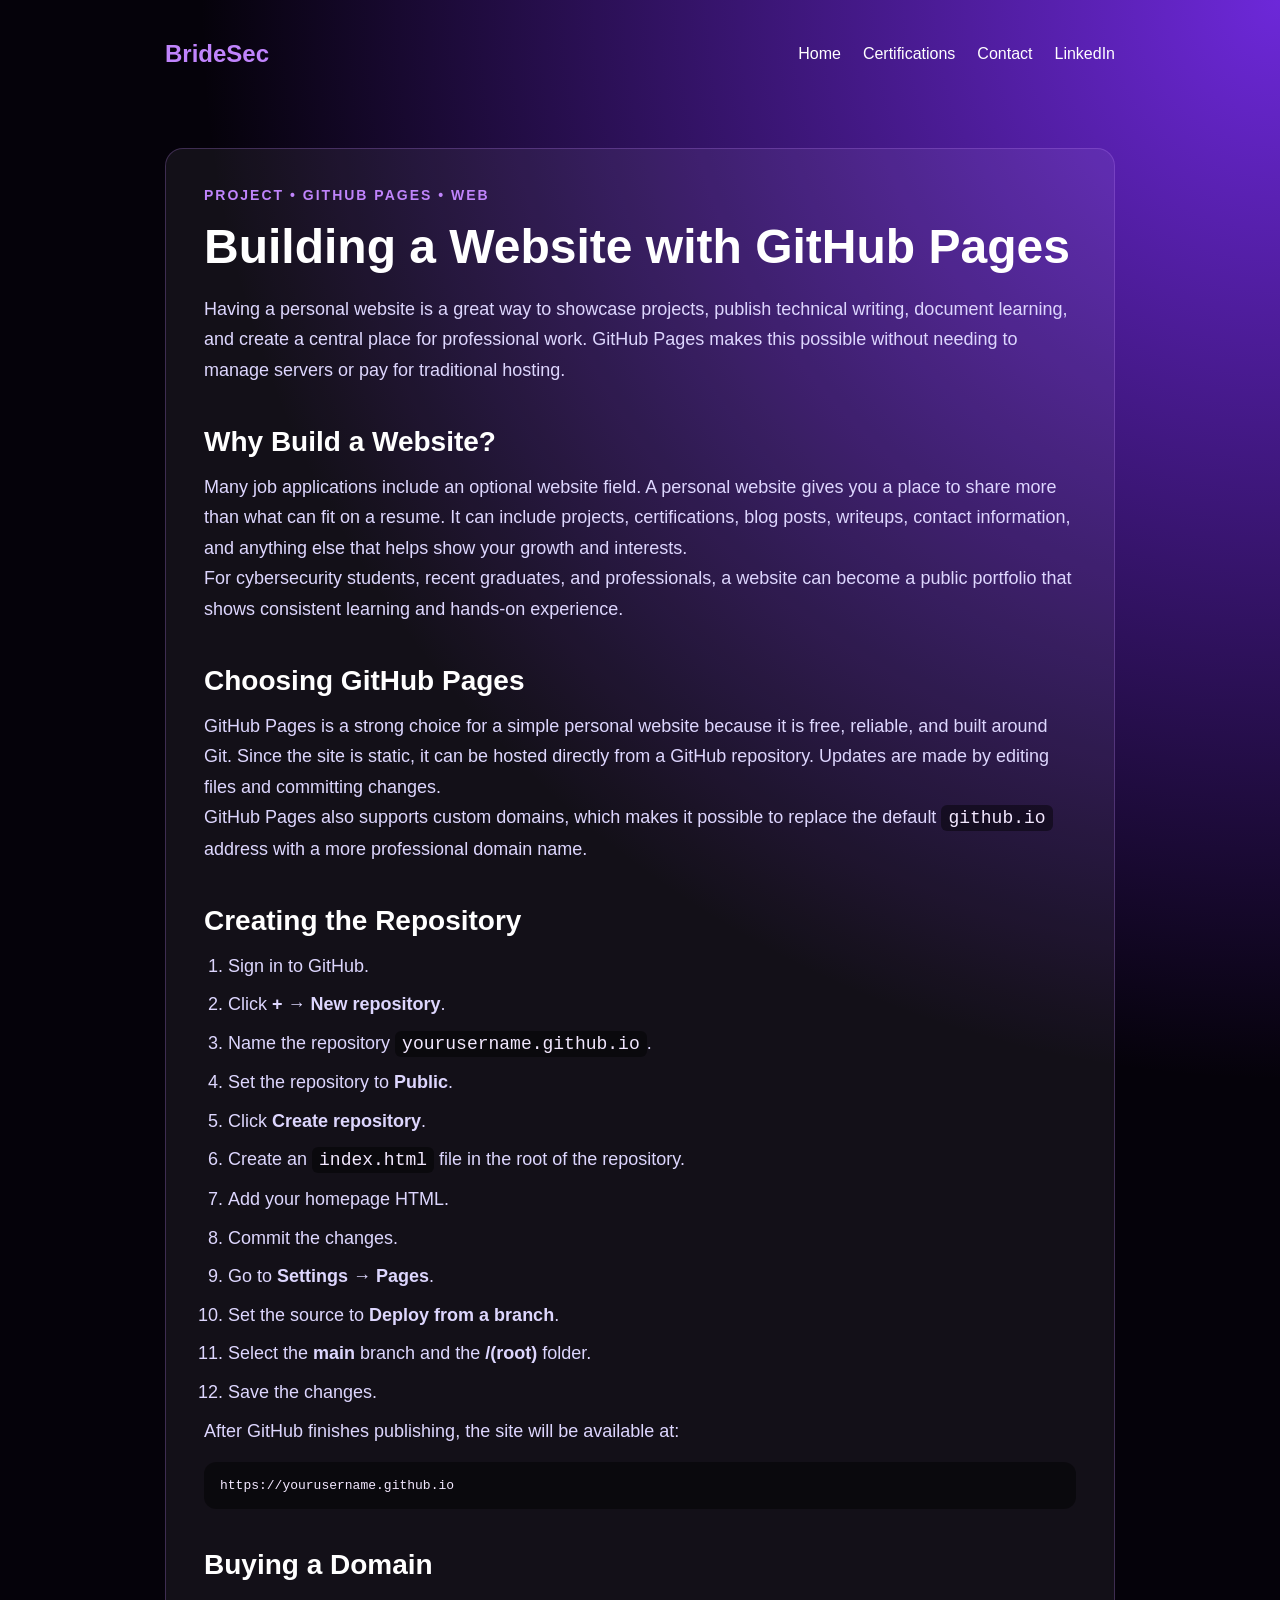
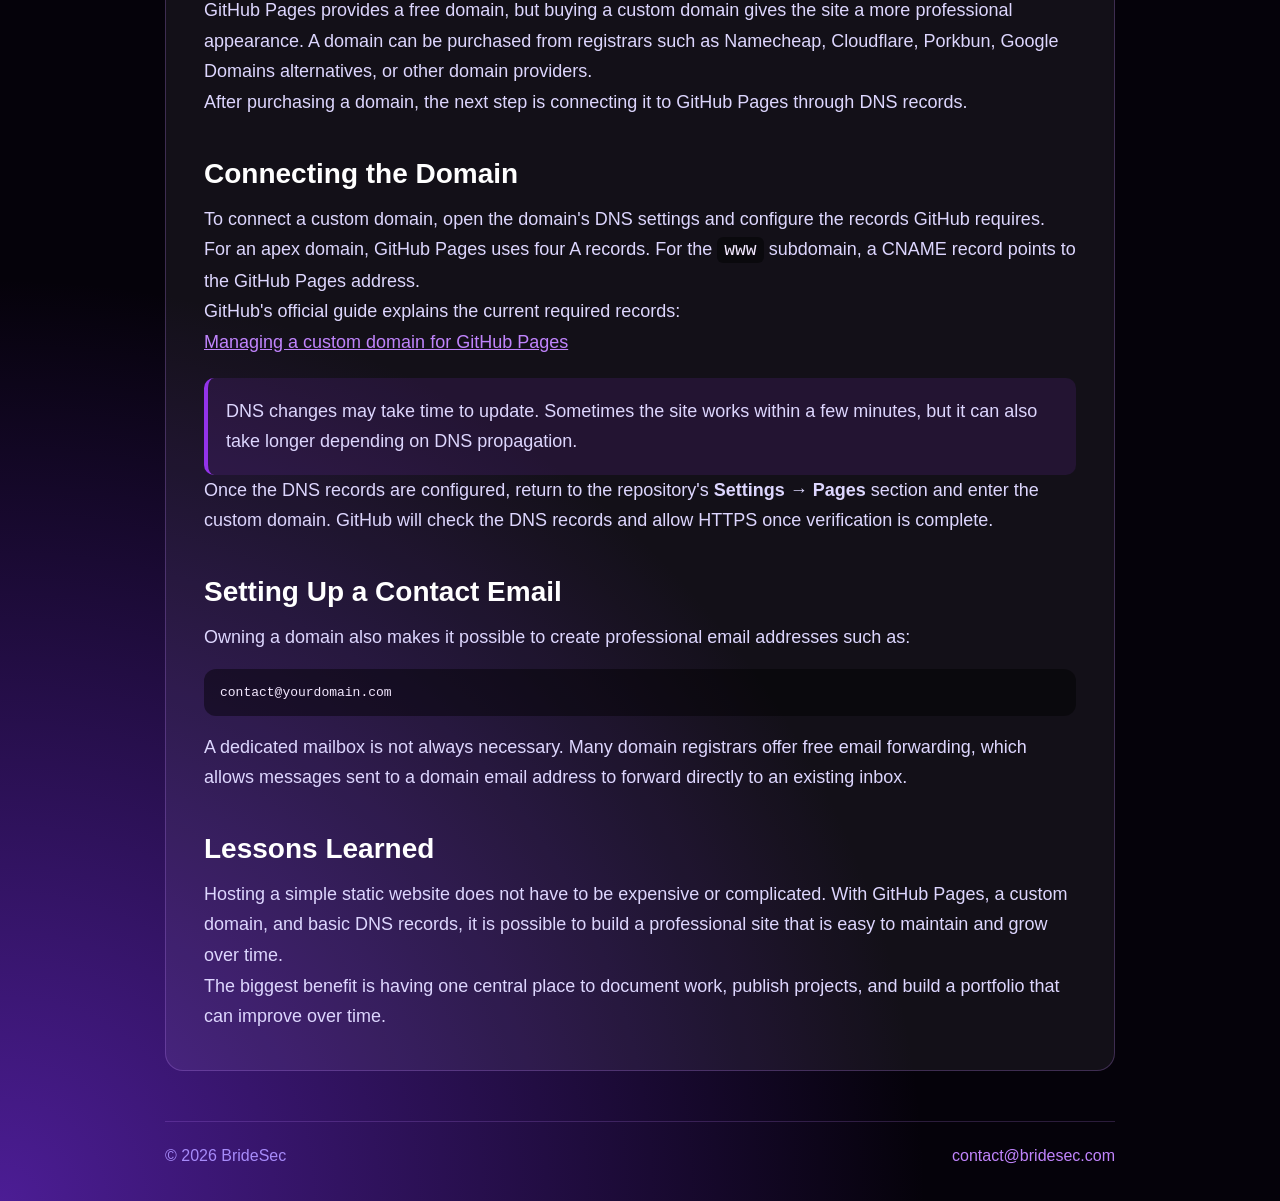
==== Projects/BuildingWebPage.html @ db1cc1e9 "Create BuildingWebPage.html" ====
<!DOCTYPE html>
<html lang="en">
<head>
<meta charset="UTF-8">
<meta name="viewport" content="width=device-width, initial-scale=1.0">

<title>Building a Website with GitHub Pages | BrideSec</title>

<style>
*{
    margin:0;
    padding:0;
    box-sizing:border-box;
}

html{
    scroll-behavior:smooth;
}

body{
    font-family:Arial,Helvetica,sans-serif;
    background:#05020a;
    color:white;
}

.page{
    min-height:100vh;
    padding:40px;
    background:
        radial-gradient(circle at top right,#6d28d9,transparent 35%),
        radial-gradient(circle at bottom left,#4c1d95,transparent 30%),
        #05020a;
}

nav{
    max-width:950px;
    margin:auto;
    display:flex;
    justify-content:space-between;
    align-items:center;
}

.logo{
    color:#c084fc;
    font-size:24px;
    font-weight:bold;
    text-decoration:none;
}

.nav-links{
    display:flex;
    gap:22px;
}

.nav-links a{
    color:white;
    text-decoration:none;
    transition:.2s;
}

.nav-links a:hover{
    color:#c084fc;
}

.article{
    max-width:950px;
    margin:80px auto 40px;
    background:rgba(255,255,255,.06);
    border:1px solid rgba(192,132,252,.25);
    border-radius:18px;
    padding:38px;
}

.tag{
    color:#c084fc;
    font-weight:bold;
    letter-spacing:2px;
    font-size:14px;
    margin-bottom:18px;
}

h1{
    font-size:48px;
    line-height:1.1;
    margin-bottom:20px;
}

h2{
    margin-top:40px;
    margin-bottom:14px;
    font-size:28px;
}

p,
li{
    color:#ddd6fe;
    font-size:18px;
    line-height:1.7;
}

ul,
ol{
    margin-left:24px;
    margin-top:12px;
}

li{
    margin-bottom:8px;
}

a{
    color:#c084fc;
}

code{
    background:rgba(0,0,0,.45);
    color:#f3e8ff;
    padding:3px 7px;
    border-radius:6px;
}

pre{
    background:rgba(0,0,0,.45);
    color:#f3e8ff;
    padding:16px;
    border-radius:12px;
    overflow-x:auto;
    margin:16px 0;
}

.note-box{
    margin-top:20px;
    padding:18px;
    border-left:4px solid #9333ea;
    background:rgba(147,51,234,.12);
    border-radius:10px;
}

footer{
    max-width:950px;
    margin:50px auto 0;
    padding-top:25px;
    border-top:1px solid rgba(192,132,252,.2);
    display:flex;
    justify-content:space-between;
    color:#a78bfa;
}

footer a{
    color:#c084fc;
    text-decoration:none;
}

footer a:hover{
    text-decoration:underline;
}

@media(max-width:800px){
    .page{
        padding:25px;
    }

    .article{
        padding:26px;
        margin-top:50px;
    }

    h1{
        font-size:36px;
    }

    h2{
        font-size:24px;
    }

    .nav-links{
        display:none;
    }

    footer{
        flex-direction:column;
        gap:12px;
        text-align:center;
    }
}
</style>
</head>

<body>

<div class="page">

<nav>
    <a class="logo" href="/">BrideSec</a>

    <div class="nav-links">
        <a href="/">Home</a>
        <a href="/#certifications">Certifications</a>
        <a href="/#contact">Contact</a>
        <a href="https://www.linkedin.com/in/tyler-jw-mcbride/" target="_blank">LinkedIn</a>
    </div>
</nav>

<article class="article">

<div class="tag">PROJECT • GITHUB PAGES • WEB</div>

<h1>Building a Website with GitHub Pages</h1>

<p>
Having a personal website is a great way to showcase projects, publish technical writing,
document learning, and create a central place for professional work. GitHub Pages makes this
possible without needing to manage servers or pay for traditional hosting.
</p>

<h2>Why Build a Website?</h2>

<p>
Many job applications include an optional website field. A personal website gives you a place
to share more than what can fit on a resume. It can include projects, certifications, blog posts,
writeups, contact information, and anything else that helps show your growth and interests.
</p>

<p>
For cybersecurity students, recent graduates, and professionals, a website can become a public
portfolio that shows consistent learning and hands-on experience.
</p>

<h2>Choosing GitHub Pages</h2>

<p>
GitHub Pages is a strong choice for a simple personal website because it is free, reliable,
and built around Git. Since the site is static, it can be hosted directly from a GitHub repository.
Updates are made by editing files and committing changes.
</p>

<p>
GitHub Pages also supports custom domains, which makes it possible to replace the default
<code>github.io</code> address with a more professional domain name.
</p>

<h2>Creating the Repository</h2>

<ol>
    <li>Sign in to GitHub.</li>
    <li>Click <strong>+ → New repository</strong>.</li>
    <li>Name the repository <code>yourusername.github.io</code>.</li>
    <li>Set the repository to <strong>Public</strong>.</li>
    <li>Click <strong>Create repository</strong>.</li>
    <li>Create an <code>index.html</code> file in the root of the repository.</li>
    <li>Add your homepage HTML.</li>
    <li>Commit the changes.</li>
    <li>Go to <strong>Settings → Pages</strong>.</li>
    <li>Set the source to <strong>Deploy from a branch</strong>.</li>
    <li>Select the <strong>main</strong> branch and the <strong>/(root)</strong> folder.</li>
    <li>Save the changes.</li>
</ol>

<p>
After GitHub finishes publishing, the site will be available at:
</p>

<pre>https://yourusername.github.io</pre>

<h2>Buying a Domain</h2>

<p>
GitHub Pages provides a free domain, but buying a custom domain gives the site a more
professional appearance. A domain can be purchased from registrars such as Namecheap,
Cloudflare, Porkbun, Google Domains alternatives, or other domain providers.
</p>

<p>
After purchasing a domain, the next step is connecting it to GitHub Pages through DNS records.
</p>

<h2>Connecting the Domain</h2>

<p>
To connect a custom domain, open the domain's DNS settings and configure the records GitHub
requires. For an apex domain, GitHub Pages uses four A records. For the <code>www</code> subdomain,
a CNAME record points to the GitHub Pages address.
</p>

<p>
GitHub's official guide explains the current required records:
</p>

<p>
<a href="https://docs.github.com/en/pages/configuring-a-custom-domain-for-your-github-pages-site/managing-a-custom-domain-for-your-github-pages-site" target="_blank">
Managing a custom domain for GitHub Pages
</a>
</p>

<div class="note-box">
<p>
DNS changes may take time to update. Sometimes the site works within a few minutes,
but it can also take longer depending on DNS propagation.
</p>
</div>

<p>
Once the DNS records are configured, return to the repository's <strong>Settings → Pages</strong>
section and enter the custom domain. GitHub will check the DNS records and allow HTTPS once
verification is complete.
</p>

<h2>Setting Up a Contact Email</h2>

<p>
Owning a domain also makes it possible to create professional email addresses such as:
</p>

<pre>contact@yourdomain.com</pre>

<p>
A dedicated mailbox is not always necessary. Many domain registrars offer free email forwarding,
which allows messages sent to a domain email address to forward directly to an existing inbox.
</p>

<h2>Lessons Learned</h2>

<p>
Hosting a simple static website does not have to be expensive or complicated. With GitHub Pages,
a custom domain, and basic DNS records, it is possible to build a professional site that is easy to
maintain and grow over time.
</p>

<p>
The biggest benefit is having one central place to document work, publish projects, and build a
portfolio that can improve over time.
</p>

</article>

<footer id="contact">
    <div>© 2026 BrideSec</div>
    <div>
        <a href="mailto:contact@bridesec.com">contact@bridesec.com</a>
    </div>
</footer>

</div>

</body>
</html>
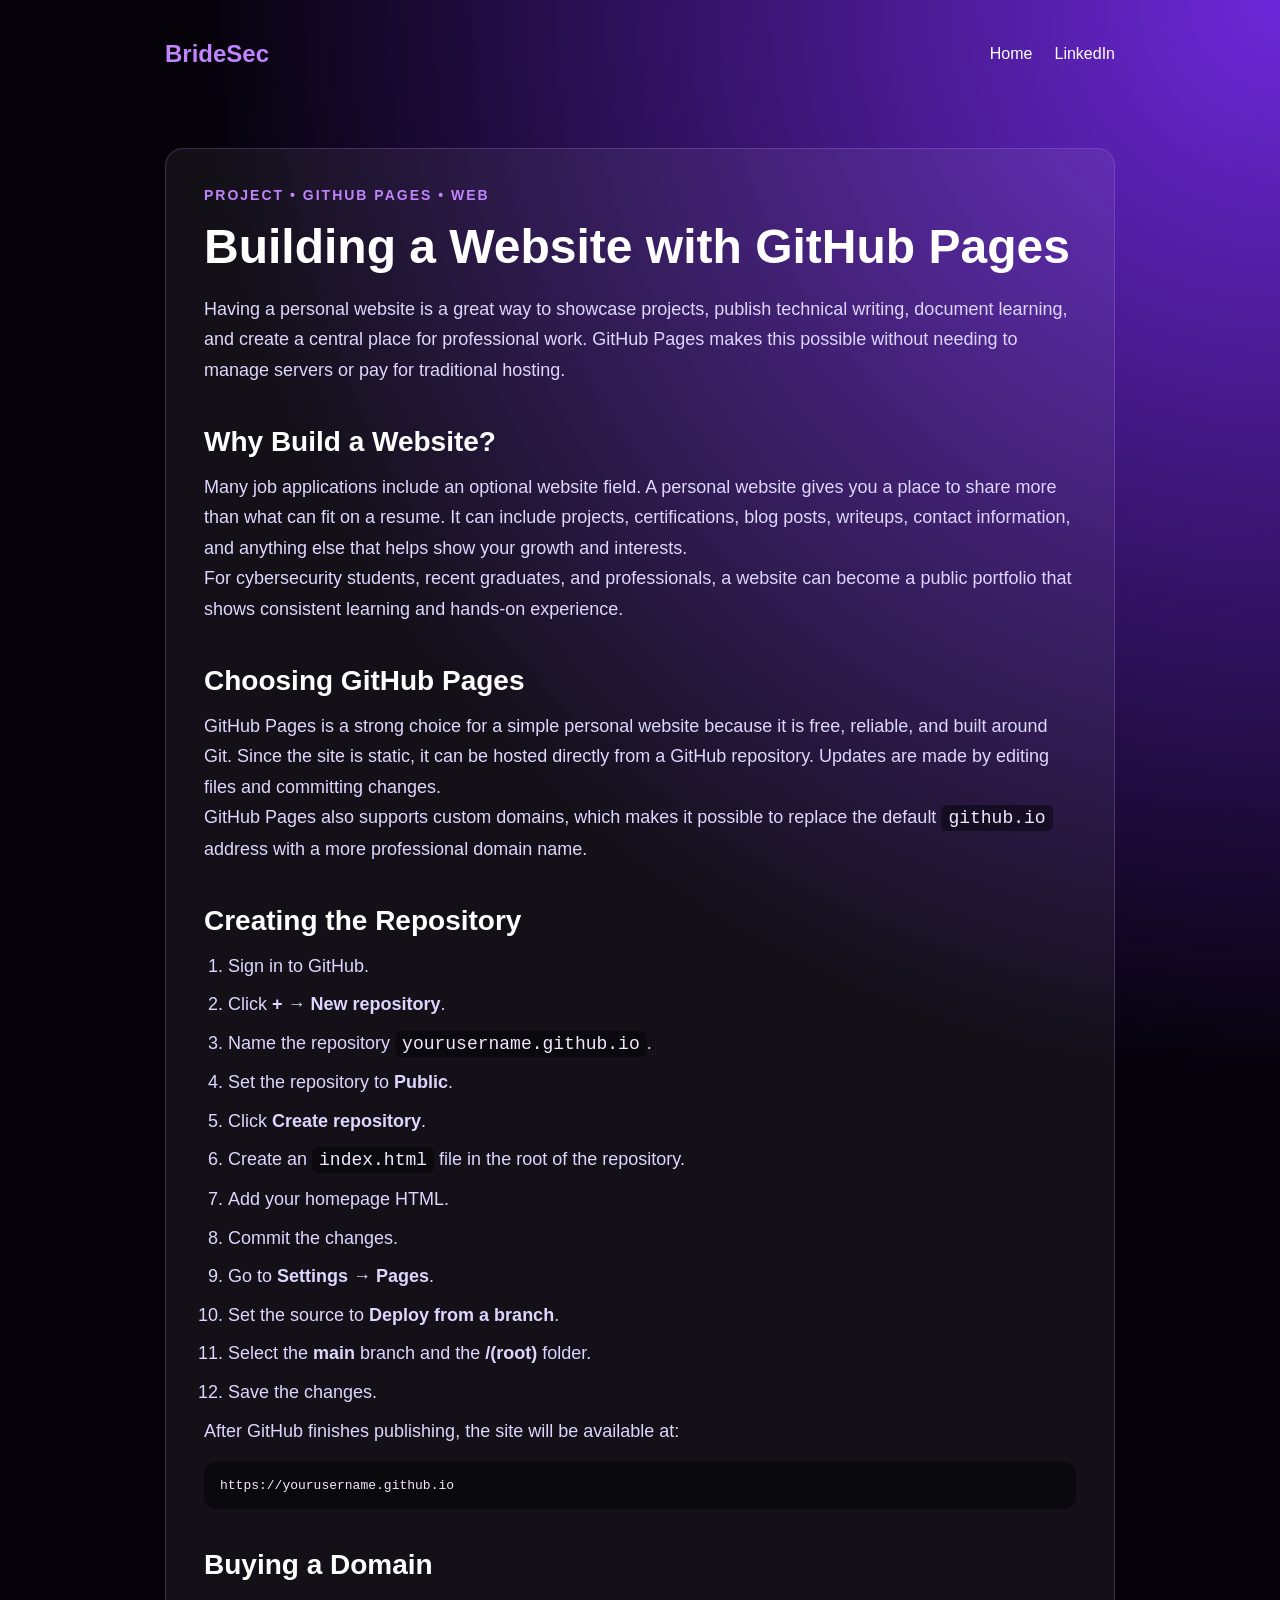
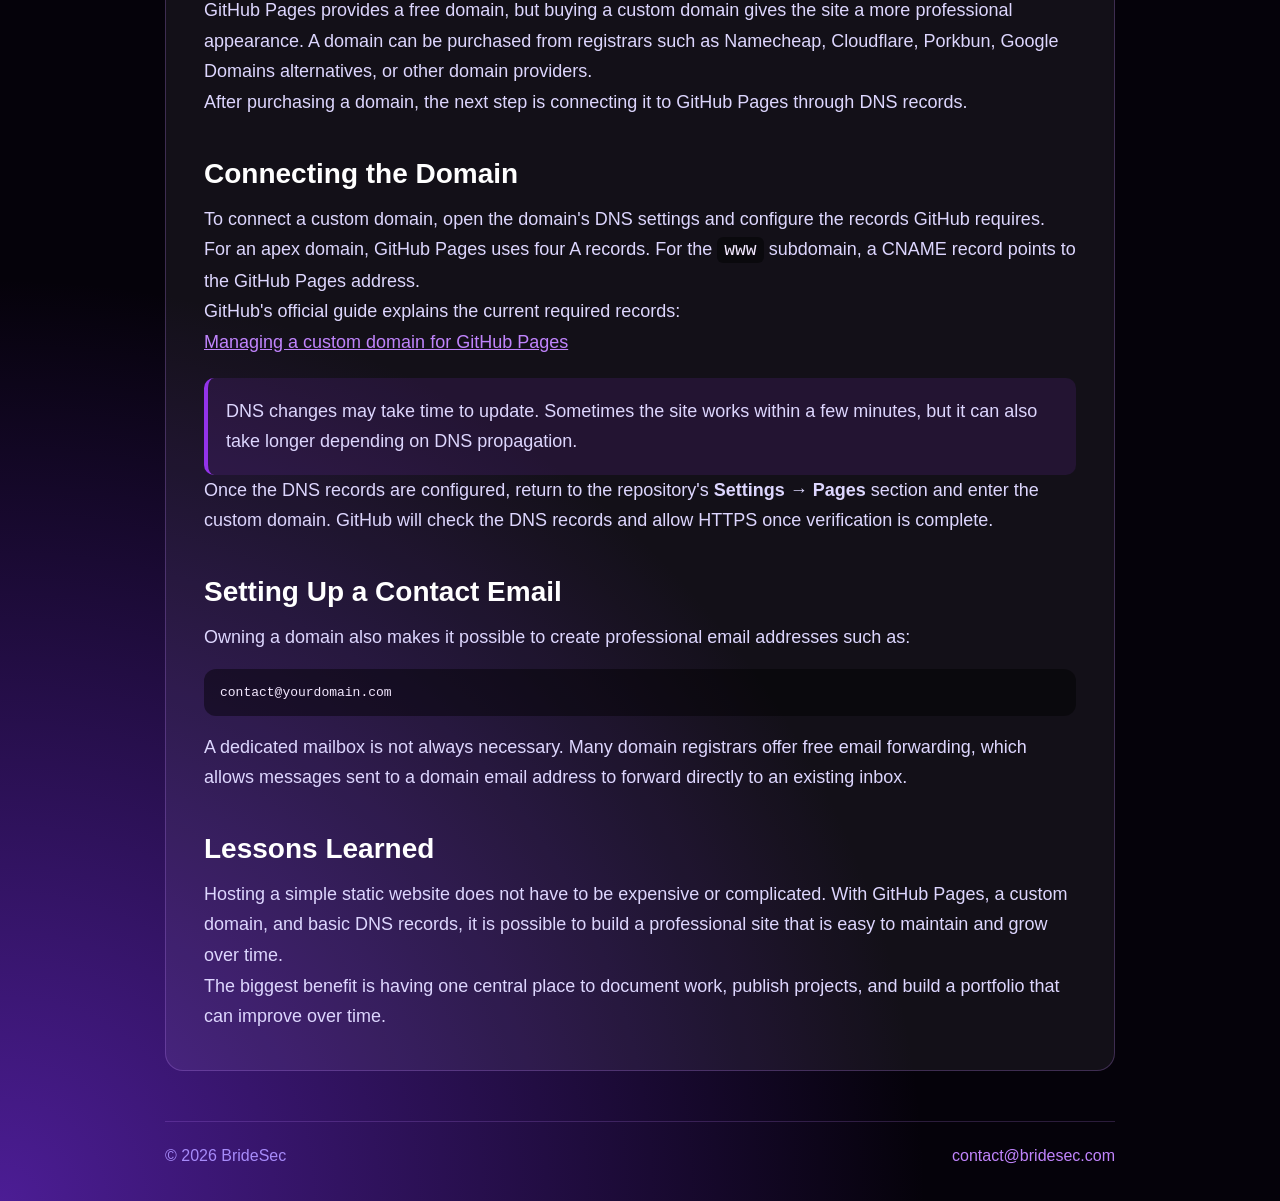
==== commit c17d6d73: "Update BuildingWebPage.html" ====
--- a/Projects/BuildingWebPage.html
+++ b/Projects/BuildingWebPage.html
@@ -195,8 +195,6 @@
 
     <div class="nav-links">
         <a href="/">Home</a>
-        <a href="/#certifications">Certifications</a>
-        <a href="/#contact">Contact</a>
         <a href="https://www.linkedin.com/in/tyler-jw-mcbride/" target="_blank">LinkedIn</a>
     </div>
 </nav>
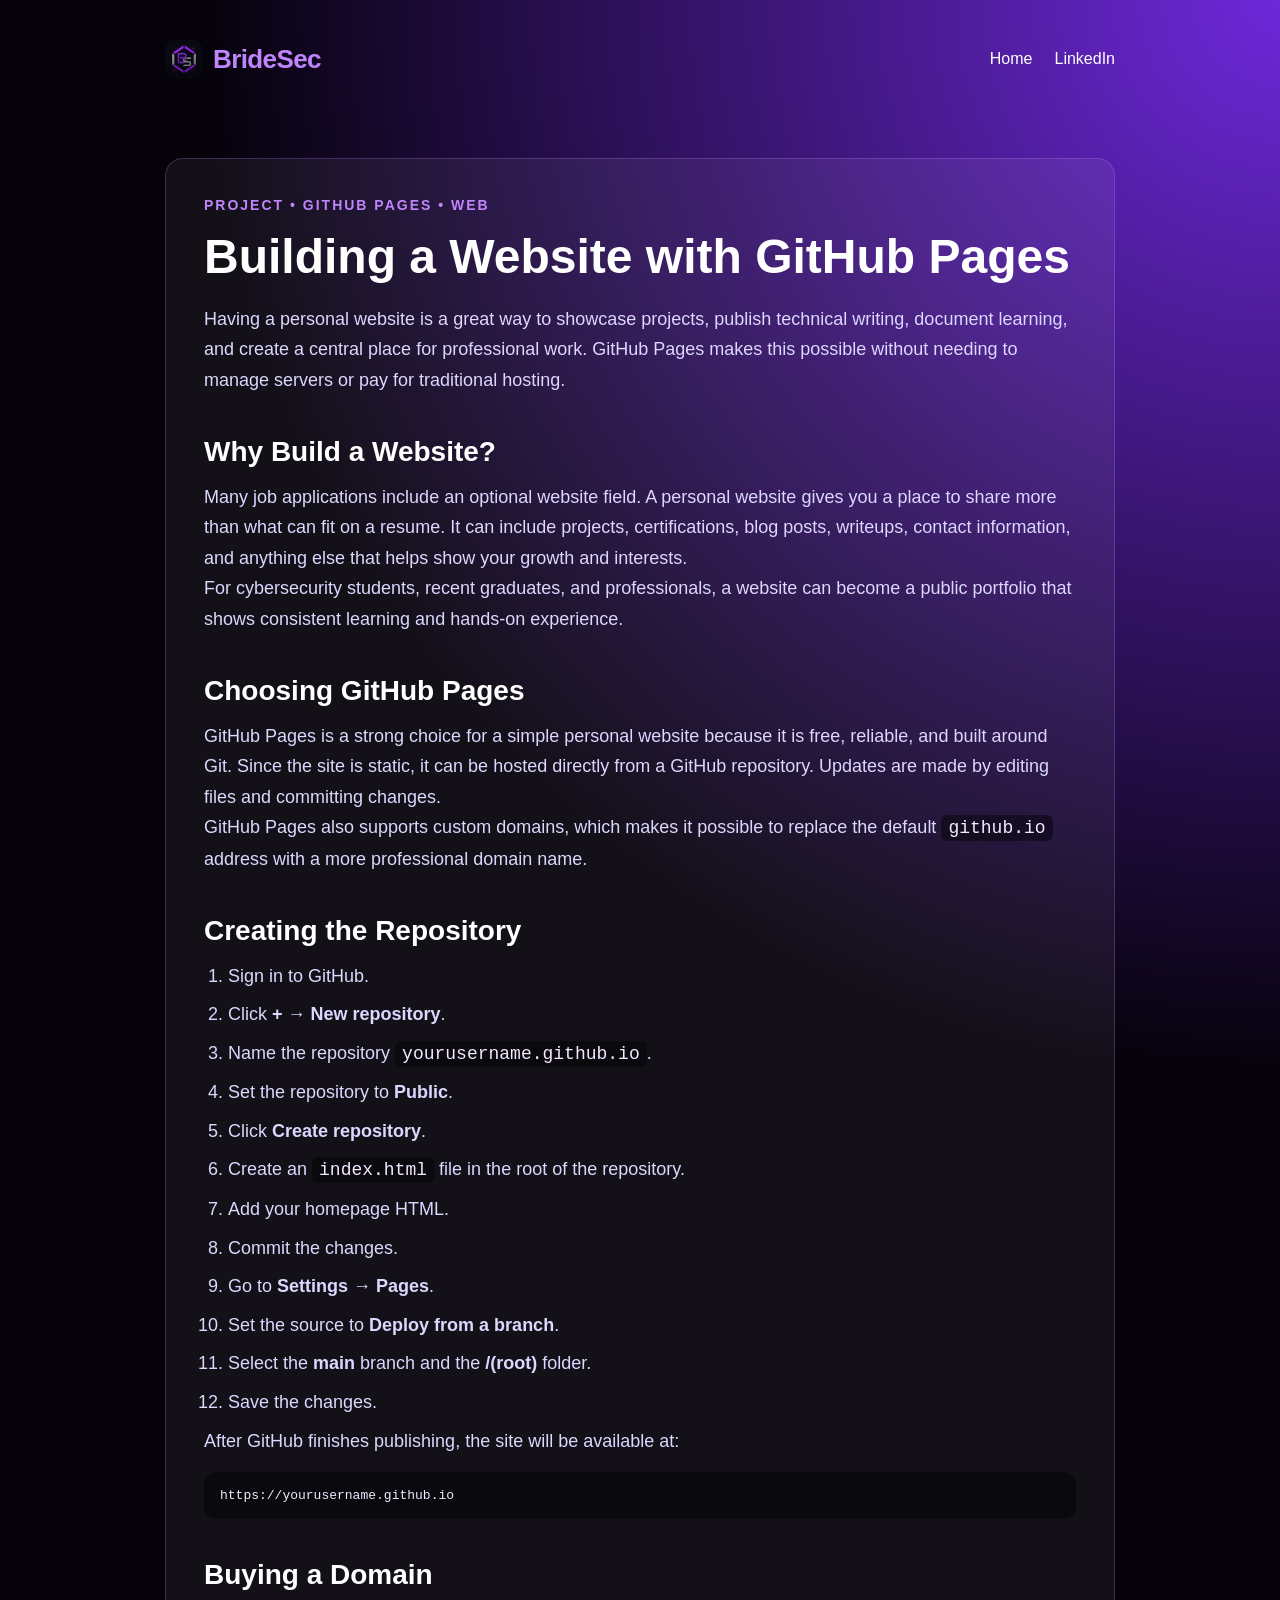
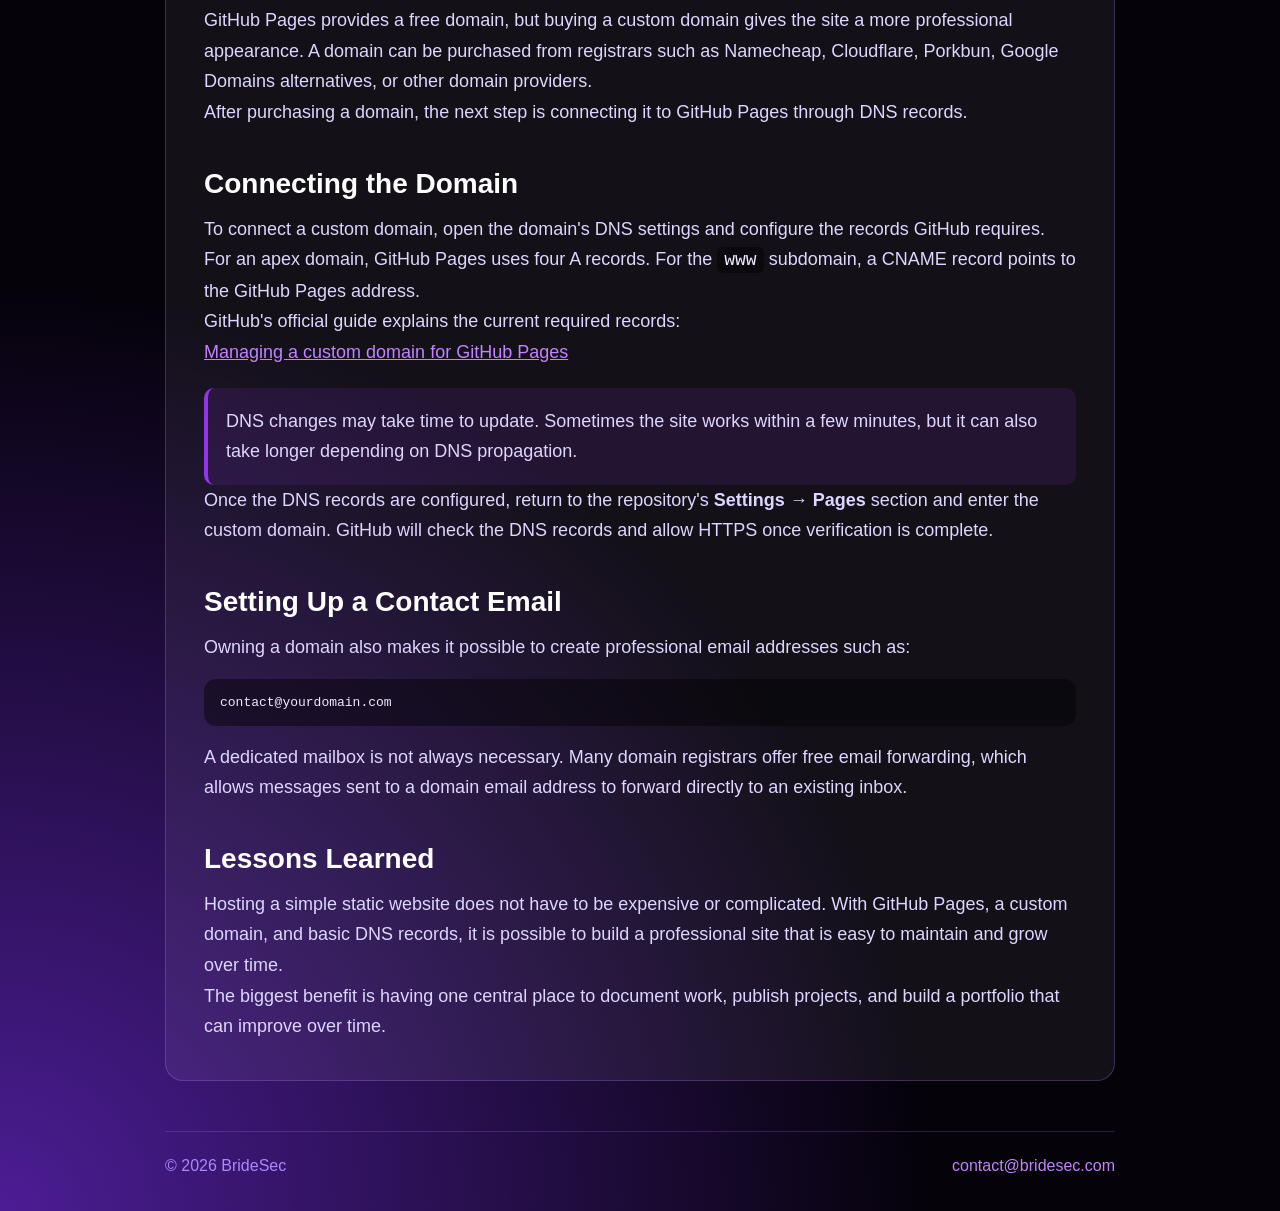
==== commit e950f6d1: "updates" ====
--- a/Projects/BuildingWebPage.html
+++ b/Projects/BuildingWebPage.html
@@ -3,195 +3,22 @@
 <head>
 <meta charset="UTF-8">
 <meta name="viewport" content="width=device-width, initial-scale=1.0">
-
+<link rel="icon" href="/favicon.ico" sizes="any">
+<link rel="icon" type="image/png" sizes="48x48" href="/favicon-48x48.png">
 <title>Building a Website with GitHub Pages | BrideSec</title>
 
-<style>
-*{
-    margin:0;
-    padding:0;
-    box-sizing:border-box;
-}
-
-html{
-    scroll-behavior:smooth;
-}
-
-body{
-    font-family:Arial,Helvetica,sans-serif;
-    background:#05020a;
-    color:white;
-}
-
-.page{
-    min-height:100vh;
-    padding:40px;
-    background:
-        radial-gradient(circle at top right,#6d28d9,transparent 35%),
-        radial-gradient(circle at bottom left,#4c1d95,transparent 30%),
-        #05020a;
-}
-
-nav{
-    max-width:950px;
-    margin:auto;
-    display:flex;
-    justify-content:space-between;
-    align-items:center;
-}
-
-.logo{
-    color:#c084fc;
-    font-size:24px;
-    font-weight:bold;
-    text-decoration:none;
-}
-
-.nav-links{
-    display:flex;
-    gap:22px;
-}
-
-.nav-links a{
-    color:white;
-    text-decoration:none;
-    transition:.2s;
-}
-
-.nav-links a:hover{
-    color:#c084fc;
-}
-
-.article{
-    max-width:950px;
-    margin:80px auto 40px;
-    background:rgba(255,255,255,.06);
-    border:1px solid rgba(192,132,252,.25);
-    border-radius:18px;
-    padding:38px;
-}
-
-.tag{
-    color:#c084fc;
-    font-weight:bold;
-    letter-spacing:2px;
-    font-size:14px;
-    margin-bottom:18px;
-}
-
-h1{
-    font-size:48px;
-    line-height:1.1;
-    margin-bottom:20px;
-}
-
-h2{
-    margin-top:40px;
-    margin-bottom:14px;
-    font-size:28px;
-}
-
-p,
-li{
-    color:#ddd6fe;
-    font-size:18px;
-    line-height:1.7;
-}
-
-ul,
-ol{
-    margin-left:24px;
-    margin-top:12px;
-}
-
-li{
-    margin-bottom:8px;
-}
-
-a{
-    color:#c084fc;
-}
-
-code{
-    background:rgba(0,0,0,.45);
-    color:#f3e8ff;
-    padding:3px 7px;
-    border-radius:6px;
-}
-
-pre{
-    background:rgba(0,0,0,.45);
-    color:#f3e8ff;
-    padding:16px;
-    border-radius:12px;
-    overflow-x:auto;
-    margin:16px 0;
-}
-
-.note-box{
-    margin-top:20px;
-    padding:18px;
-    border-left:4px solid #9333ea;
-    background:rgba(147,51,234,.12);
-    border-radius:10px;
-}
-
-footer{
-    max-width:950px;
-    margin:50px auto 0;
-    padding-top:25px;
-    border-top:1px solid rgba(192,132,252,.2);
-    display:flex;
-    justify-content:space-between;
-    color:#a78bfa;
-}
-
-footer a{
-    color:#c084fc;
-    text-decoration:none;
-}
-
-footer a:hover{
-    text-decoration:underline;
-}
-
-@media(max-width:800px){
-    .page{
-        padding:25px;
-    }
-
-    .article{
-        padding:26px;
-        margin-top:50px;
-    }
-
-    h1{
-        font-size:36px;
-    }
-
-    h2{
-        font-size:24px;
-    }
-
-    .nav-links{
-        display:none;
-    }
-
-    footer{
-        flex-direction:column;
-        gap:12px;
-        text-align:center;
-    }
-}
-</style>
+<link rel="stylesheet" href="../styles.css">
 </head>
 
-<body>
+<body class="article-page">
 
 <div class="page">
 
 <nav>
-    <a class="logo" href="/">BrideSec</a>
+    <a class="site-brand" href="../index.html" aria-label="BrideSec home">
+    <img class="site-brand-icon" src="../assets/bridesec-logo-96.png" alt="">
+    <span class="site-brand-name">BrideSec</span>
+</a>
 
     <div class="nav-links">
         <a href="/">Home</a>
@@ -340,5 +167,6 @@
 
 </div>
 
+    
 </body>
 </html>
--- a/styles.css
+++ b/styles.css
@@ -0,0 +1,848 @@
+
+/* ===== Shared site-wide branding and navigation ===== */
+:root{
+    --brand-purple:#a855f7;
+    --brand-purple-light:#c084fc;
+    --brand-text:#ffffff;
+}
+
+.site-brand{
+    display:inline-flex;
+    align-items:center;
+    gap:10px;
+    color:var(--brand-purple-light) !important;
+    text-decoration:none !important;
+    flex-shrink:0;
+}
+
+.site-brand-icon{
+    width:38px;
+    height:38px;
+    display:block;
+    border-radius:9px;
+    object-fit:cover;
+}
+
+.site-brand-name{
+    font-family:Arial,Helvetica,sans-serif;
+    font-size:26px;
+    font-weight:800;
+    line-height:1;
+    letter-spacing:-.6px;
+}
+
+.site-brand:hover .site-brand-name{
+    color:#e9d5ff;
+}
+
+@media(max-width:600px){
+    .site-brand-icon{width:34px;height:34px;border-radius:8px;}
+    .site-brand-name{font-size:23px;}
+}
+
+
+/* ===== index.html ===== */
+
+
+*{
+    margin:0;
+    padding:0;
+    box-sizing:border-box;
+}
+
+html{
+    scroll-behavior:smooth;
+}
+
+body.home-page{
+    font-family:Arial,Helvetica,sans-serif;
+    background:#05020a;
+    color:white;
+}
+
+body.home-page .hero{
+    min-height:100vh;
+    padding:40px;
+    background:
+        radial-gradient(circle at top right,#6d28d9,transparent 35%),
+        radial-gradient(circle at bottom left,#4c1d95,transparent 30%),
+        #05020a;
+}
+
+body.home-page nav{
+    max-width:1100px;
+    margin:auto;
+    display:flex;
+    justify-content:space-between;
+    align-items:center;
+}
+
+body.home-page .logo{
+    color:#c084fc;
+    font-size:26px;
+    font-weight:bold;
+}
+
+body.home-page .links{
+    display:flex;
+    gap:24px;
+}
+
+body.home-page .links a{
+    color:white;
+    text-decoration:none;
+    transition:.2s;
+}
+
+body.home-page .links a:hover{
+    color:#c084fc;
+}
+
+body.home-page .content{
+    max-width:900px;
+    margin:120px auto 70px;
+}
+
+body.home-page .tag{
+    color:#c084fc;
+    font-weight:bold;
+    letter-spacing:2px;
+    margin-bottom:20px;
+}
+
+body.home-page h1{
+    font-size:64px;
+    margin-bottom:25px;
+}
+
+body.home-page .content p{
+    color:#ddd6fe;
+    font-size:20px;
+    line-height:1.7;
+}
+
+body.home-page .buttons{
+    margin-top:35px;
+}
+
+body.home-page .buttons a{
+    display:inline-block;
+    padding:14px 24px;
+    border-radius:10px;
+    margin-right:14px;
+    text-decoration:none;
+    transition:.2s;
+    font-weight:bold;
+}
+
+body.home-page .primary{
+    background:#9333ea;
+    color:white;
+}
+
+body.home-page .primary:hover{
+    background:#a855f7;
+}
+
+body.home-page .secondary{
+    border:1px solid #9333ea;
+    color:white;
+}
+
+body.home-page .secondary:hover{
+    background:rgba(147,51,234,.15);
+}
+
+body.home-page .section{
+    max-width:1100px;
+    margin:auto;
+    display:grid;
+    grid-template-columns:2fr 1fr;
+    gap:24px;
+}
+
+body.home-page .about,
+body.home-page .certs,
+body.home-page .notes{
+    background:rgba(255,255,255,.06);
+    border:1px solid rgba(192,132,252,.25);
+    border-radius:18px;
+    padding:28px;
+}
+
+body.home-page .about p{
+    color:#ddd6fe;
+    line-height:1.8;
+    margin-top:18px;
+}
+
+body.home-page .cert-list{
+    list-style:none;
+    display:flex;
+    flex-direction:column;
+    gap:12px;
+    margin-top:18px;
+}
+
+body.home-page .cert-list li{
+    border:1px solid #9333ea;
+    border-radius:999px;
+    padding:10px;
+    text-align:center;
+}
+body.home-page .cert-list li a{
+    display:block;
+    color:inherit;
+    text-decoration:none;
+    width:100%;
+    height:100%;
+}
+
+body.home-page .cert-list li:hover{
+    background:rgba(147,51,234,.15);
+    border-color:#c084fc;
+    transition:.2s;
+    cursor:pointer;
+}
+
+body.home-page .cert-list li a:hover{
+    color:white;
+}
+
+body.home-page .notes{
+    max-width:1100px;
+    margin:30px auto;
+}
+
+body.home-page .notes p{
+    color:#ddd6fe;
+    margin:15px 0 25px;
+}
+
+body.home-page .post-grid{
+    display:grid;
+    grid-template-columns:repeat(auto-fit,minmax(280px,1fr));
+    gap:20px;
+}
+
+body.home-page .post-card{
+    display:block;
+    text-decoration:none;
+    color:white;
+    padding:22px;
+    border-radius:16px;
+    border:1px solid rgba(147,51,234,.3);
+    background:rgba(0,0,0,.25);
+    transition:.25s;
+}
+
+body.home-page .post-card:hover{
+    transform:translateY(-4px);
+    border-color:#c084fc;
+}
+
+body.home-page .post-date{
+    color:#c084fc;
+    font-size:13px;
+    font-weight:bold;
+    letter-spacing:1px;
+}
+
+body.home-page .post-card h3{
+    margin:12px 0;
+}
+
+body.home-page .post-card p{
+    color:#ddd6fe;
+    line-height:1.6;
+}
+
+body.home-page footer{
+    margin-top:70px;
+    border-top:1px solid rgba(192,132,252,.2);
+    background:rgba(255,255,255,.03);
+}
+
+body.home-page .footer-content{
+    max-width:1100px;
+    margin:auto;
+    padding:30px;
+    display:flex;
+    justify-content:space-between;
+    align-items:center;
+}
+
+body.home-page .footer-links{
+    display:flex;
+    gap:20px;
+}
+
+body.home-page .footer-links a{
+    color:#c084fc;
+    text-decoration:none;
+}
+
+body.home-page .footer-links a:hover{
+    text-decoration:underline;
+}
+
+@media(max-width:900px){
+
+body.home-page .section{
+grid-template-columns:1fr;
+}
+
+body.home-page .links{
+display:none;
+}
+
+body.home-page h1{
+font-size:44px;
+}
+
+body.home-page .footer-content{
+flex-direction:column;
+gap:18px;
+text-align:center;
+}
+
+}
+
+
+
+/* ===== BuildingWebPage.html ===== */
+
+*{
+    margin:0;
+    padding:0;
+    box-sizing:border-box;
+}
+
+html{
+    scroll-behavior:smooth;
+}
+
+body.article-page{
+    font-family:Arial,Helvetica,sans-serif;
+    background:#05020a;
+    color:white;
+}
+
+body.article-page .page{
+    min-height:100vh;
+    padding:40px;
+    background:
+        radial-gradient(circle at top right,#6d28d9,transparent 35%),
+        radial-gradient(circle at bottom left,#4c1d95,transparent 30%),
+        #05020a;
+}
+
+body.article-page nav{
+    max-width:950px;
+    margin:auto;
+    display:flex;
+    justify-content:space-between;
+    align-items:center;
+}
+
+body.article-page .logo{
+    color:#c084fc;
+    font-size:24px;
+    font-weight:bold;
+    text-decoration:none;
+}
+
+body.article-page .nav-links{
+    display:flex;
+    gap:22px;
+}
+
+body.article-page .nav-links a{
+    color:white;
+    text-decoration:none;
+    transition:.2s;
+}
+
+body.article-page .nav-links a:hover{
+    color:#c084fc;
+}
+
+body.article-page .article{
+    max-width:950px;
+    margin:80px auto 40px;
+    background:rgba(255,255,255,.06);
+    border:1px solid rgba(192,132,252,.25);
+    border-radius:18px;
+    padding:38px;
+}
+
+body.article-page .tag{
+    color:#c084fc;
+    font-weight:bold;
+    letter-spacing:2px;
+    font-size:14px;
+    margin-bottom:18px;
+}
+
+body.article-page h1{
+    font-size:48px;
+    line-height:1.1;
+    margin-bottom:20px;
+}
+
+body.article-page h2{
+    margin-top:40px;
+    margin-bottom:14px;
+    font-size:28px;
+}
+
+body.article-page p,
+body.article-page li{
+    color:#ddd6fe;
+    font-size:18px;
+    line-height:1.7;
+}
+
+body.article-page ul,
+body.article-page ol{
+    margin-left:24px;
+    margin-top:12px;
+}
+
+body.article-page li{
+    margin-bottom:8px;
+}
+
+body.article-page a{
+    color:#c084fc;
+}
+
+body.article-page code{
+    background:rgba(0,0,0,.45);
+    color:#f3e8ff;
+    padding:3px 7px;
+    border-radius:6px;
+}
+
+body.article-page pre{
+    background:rgba(0,0,0,.45);
+    color:#f3e8ff;
+    padding:16px;
+    border-radius:12px;
+    overflow-x:auto;
+    margin:16px 0;
+}
+
+body.article-page .note-box{
+    margin-top:20px;
+    padding:18px;
+    border-left:4px solid #9333ea;
+    background:rgba(147,51,234,.12);
+    border-radius:10px;
+}
+
+body.article-page footer{
+    max-width:950px;
+    margin:50px auto 0;
+    padding-top:25px;
+    border-top:1px solid rgba(192,132,252,.2);
+    display:flex;
+    justify-content:space-between;
+    color:#a78bfa;
+}
+
+body.article-page footer a{
+    color:#c084fc;
+    text-decoration:none;
+}
+
+body.article-page footer a:hover{
+    text-decoration:underline;
+}
+
+@media(max-width:800px){
+    body.article-page .page{
+        padding:25px;
+    }
+
+    body.article-page .article{
+        padding:26px;
+        margin-top:50px;
+    }
+
+    body.article-page h1{
+        font-size:36px;
+    }
+
+    body.article-page h2{
+        font-size:24px;
+    }
+
+    body.article-page .nav-links{
+        display:none;
+    }
+
+    body.article-page footer{
+        flex-direction:column;
+        gap:12px;
+        text-align:center;
+    }
+}
+
+
+/* ===== passing-cysa-plus.html ===== */
+
+:root{
+    --background:#05020a;
+    --surface:rgba(255,255,255,.055);
+    --surface-dark:rgba(5,2,10,.62);
+    --border:rgba(192,132,252,.23);
+    --purple:#c084fc;
+    --purple-light:#e9d5ff;
+    --purple-dark:#9333ea;
+    --text:#faf7ff;
+    --muted:#d8cbea;
+    --warning:#fbbf24;
+}
+
+*{
+    margin:0;
+    padding:0;
+    box-sizing:border-box;
+}
+
+html{
+    scroll-behavior:smooth;
+}
+
+body.cysa-page{
+    min-height:100vh;
+    font-family:Arial,Helvetica,sans-serif;
+    background:var(--background);
+    color:var(--text);
+}
+
+body.cysa-page::before{
+    content:"";
+    position:fixed;
+    inset:0;
+    z-index:-1;
+    background:
+        radial-gradient(circle at 90% 3%,rgba(109,40,217,.55),transparent 31rem),
+        radial-gradient(circle at 8% 78%,rgba(76,29,149,.38),transparent 28rem),
+        linear-gradient(180deg,#08030f 0%,#05020a 100%);
+}
+
+body.cysa-page a{
+    color:var(--purple);
+}
+
+body.cysa-page a:hover{
+    color:var(--purple-light);
+}
+
+body.cysa-page .page{
+    width:min(100% - 48px,1000px);
+    margin:0 auto;
+}
+
+body.cysa-page nav{
+    min-height:96px;
+    display:flex;
+    justify-content:space-between;
+    align-items:center;
+}
+
+body.cysa-page .logo{
+    color:var(--purple);
+    font-size:26px;
+    font-weight:800;
+    text-decoration:none;
+    letter-spacing:-.5px;
+}
+
+body.cysa-page .nav-links{
+    display:flex;
+    align-items:center;
+    gap:24px;
+}
+
+body.cysa-page .nav-links a{
+    color:var(--text);
+    text-decoration:none;
+    transition:color .2s ease;
+}
+
+body.cysa-page .nav-links a:hover{
+    color:var(--purple);
+}
+
+body.cysa-page .article{
+    margin:42px 0 48px;
+    overflow:hidden;
+    background:var(--surface);
+    border:1px solid var(--border);
+    border-radius:22px;
+    box-shadow:0 24px 80px rgba(0,0,0,.28);
+    backdrop-filter:blur(10px);
+}
+
+body.cysa-page .article-header{
+    padding:54px 54px 46px;
+    border-bottom:1px solid var(--border);
+    background:
+        linear-gradient(135deg,rgba(147,51,234,.15),transparent 55%),
+        rgba(0,0,0,.1);
+}
+
+body.cysa-page .eyebrow{
+    margin-bottom:18px;
+    color:var(--purple);
+    font-size:13px;
+    font-weight:800;
+    letter-spacing:2px;
+}
+
+body.cysa-page h1{
+    max-width:760px;
+    margin-bottom:18px;
+    font-size:clamp(44px,7vw,72px);
+    line-height:1;
+    letter-spacing:-2.5px;
+}
+
+body.cysa-page .subtitle{
+    max-width:760px;
+    color:var(--purple-light);
+    font-size:clamp(20px,3vw,27px);
+    font-weight:700;
+    line-height:1.4;
+}
+
+body.cysa-page .article-meta{
+    display:flex;
+    flex-wrap:wrap;
+    gap:10px;
+    margin-top:28px;
+}
+
+body.cysa-page .meta-item{
+    padding:8px 13px;
+    color:#ddd6fe;
+    font-size:13px;
+    border:1px solid var(--border);
+    border-radius:999px;
+    background:rgba(147,51,234,.1);
+}
+
+body.cysa-page .article-body{
+    padding:26px 54px 58px;
+}
+
+body.cysa-page .article-section{
+    padding-top:30px;
+}
+
+body.cysa-page h2{
+    margin:0 0 18px;
+    color:var(--text);
+    font-size:30px;
+    line-height:1.2;
+    letter-spacing:-.5px;
+}
+
+body.cysa-page p{
+    margin-bottom:20px;
+    color:var(--muted);
+    font-size:18px;
+    line-height:1.78;
+}
+
+body.cysa-page strong{
+    color:var(--text);
+}
+
+body.cysa-page .warning-box,
+body.cysa-page .highlight-box,
+body.cysa-page .quote-box{
+    margin:8px 0 20px;
+    padding:23px 25px;
+    border-radius:12px;
+}
+
+body.cysa-page .warning-box{
+    border:1px solid rgba(251,191,36,.3);
+    border-left:4px solid var(--warning);
+    background:rgba(251,191,36,.07);
+}
+
+body.cysa-page .warning-title{
+    margin-bottom:10px;
+    color:#fde68a;
+    font-size:13px;
+    font-weight:800;
+    letter-spacing:1.5px;
+}
+
+body.cysa-page .warning-box p:last-child,
+body.cysa-page .highlight-box p:last-child,
+body.cysa-page .quote-box p:last-child{
+    margin-bottom:0;
+}
+
+body.cysa-page .highlight-box{
+    border-left:4px solid var(--purple-dark);
+    background:rgba(147,51,234,.11);
+}
+
+body.cysa-page .quote-box{
+    text-align:center;
+    border:1px solid var(--border);
+    background:var(--surface-dark);
+}
+
+body.cysa-page .quote-box p{
+    color:var(--text);
+    font-size:22px;
+    font-weight:700;
+}
+
+body.cysa-page .section-divider{
+    width:100%;
+    height:1px;
+    margin-top:22px;
+    background:linear-gradient(90deg,var(--border),transparent);
+}
+
+body.cysa-page .resource-grid{
+    display:grid;
+    grid-template-columns:repeat(2,minmax(0,1fr));
+    gap:15px;
+    margin:10px 0 22px;
+}
+
+body.cysa-page .resource-card{
+    min-height:142px;
+    display:flex;
+    flex-direction:column;
+    justify-content:space-between;
+    gap:18px;
+    padding:21px;
+    color:var(--text);
+    text-decoration:none;
+    border:1px solid var(--border);
+    border-radius:14px;
+    background:rgba(0,0,0,.25);
+    transition:transform .2s ease,border-color .2s ease,background .2s ease;
+}
+
+body.cysa-page .resource-card:hover{
+    color:var(--text);
+    transform:translateY(-3px);
+    border-color:var(--purple);
+    background:rgba(147,51,234,.13);
+}
+
+body.cysa-page .resource-type{
+    color:#a78bfa;
+    font-size:11px;
+    font-weight:800;
+    letter-spacing:1.4px;
+}
+
+body.cysa-page .resource-title{
+    margin-top:8px;
+    font-size:18px;
+    font-weight:700;
+    line-height:1.35;
+}
+
+body.cysa-page .resource-link{
+    color:#c4b5fd;
+    font-size:13px;
+}
+
+body.cysa-page .resource-card:hover .resource-link{
+    color:var(--purple-light);
+}
+
+body.cysa-page .single-resource{
+    max-width:440px;
+}
+
+body.cysa-page footer{
+    padding:28px 0 42px;
+    display:flex;
+    justify-content:space-between;
+    gap:24px;
+    color:#a78bfa;
+    border-top:1px solid var(--border);
+}
+
+body.cysa-page footer a{
+    text-decoration:none;
+}
+
+@media(max-width:700px){
+    body.cysa-page .page{
+        width:min(100% - 28px,1000px);
+    }
+
+    body.cysa-page nav{
+        min-height:78px;
+    }
+
+    body.cysa-page .nav-links a:first-child{
+        display:none;
+    }
+
+    body.cysa-page .article{
+        margin-top:24px;
+        border-radius:17px;
+    }
+
+    body.cysa-page .article-header{
+        padding:38px 25px 34px;
+    }
+
+    body.cysa-page .article-body{
+        padding:18px 25px 40px;
+    }
+
+    body.cysa-page h1{
+        letter-spacing:-1.8px;
+    }
+
+    body.cysa-page h2{
+        font-size:26px;
+    }
+
+    body.cysa-page p{
+        font-size:17px;
+        line-height:1.72;
+    }
+
+    body.cysa-page .resource-grid{
+        grid-template-columns:1fr;
+    }
+
+    body.cysa-page .single-resource{
+        max-width:none;
+    }
+
+    body.cysa-page footer{
+        flex-direction:column;
+        align-items:center;
+        text-align:center;
+    }
+}
+
+@media(prefers-reduced-motion:reduce){
+    html{
+        scroll-behavior:auto;
+    }
+
+    body.cysa-page .resource-card{
+        transition:none;
+    }
+}
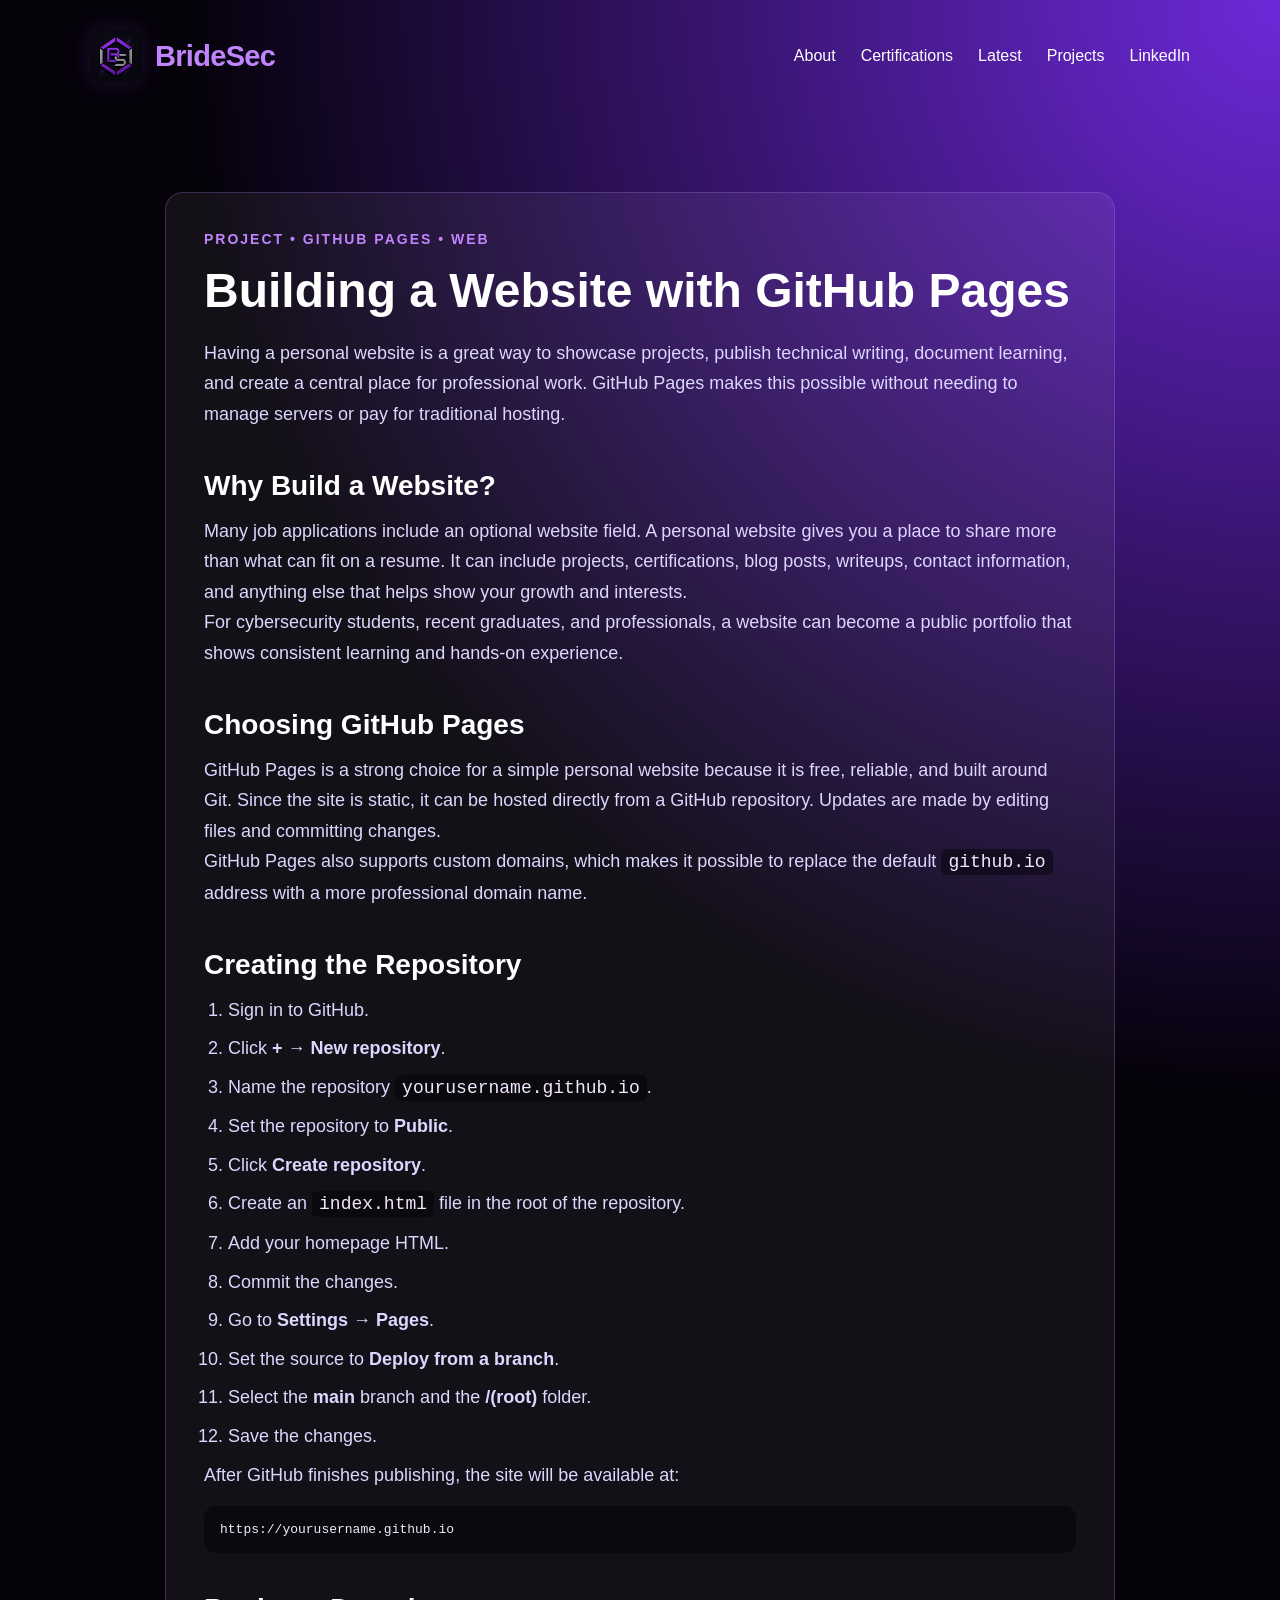
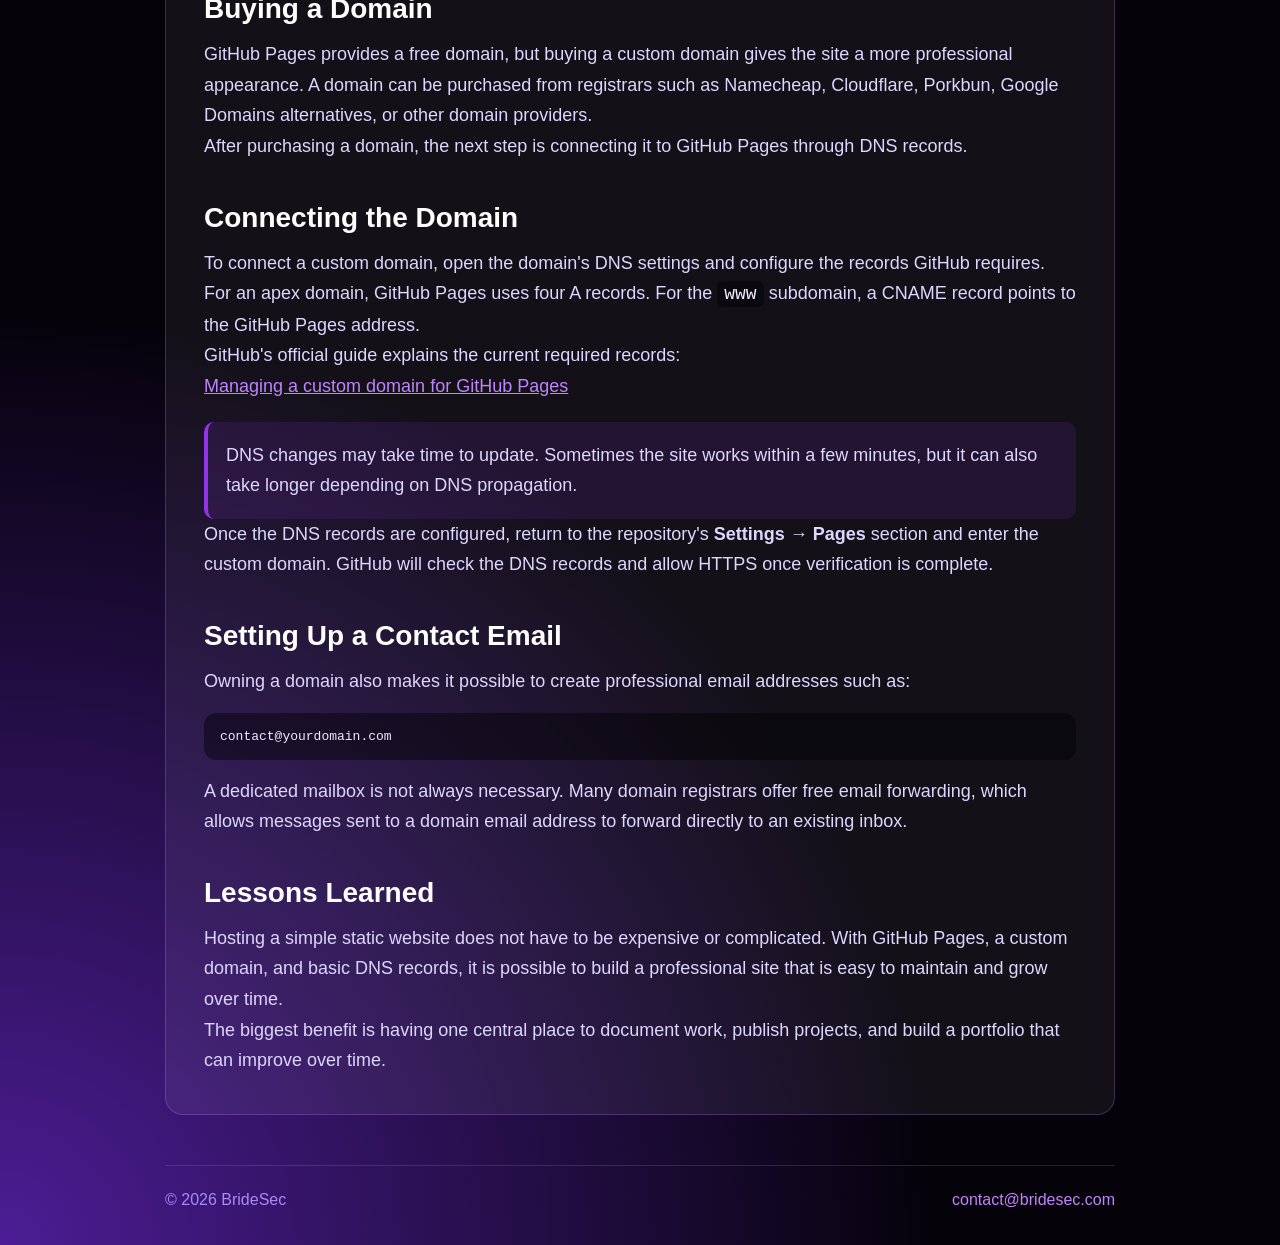
==== commit 0be1962a: "updates" ====
--- a/Projects/BuildingWebPage.html
+++ b/Projects/BuildingWebPage.html
@@ -14,17 +14,22 @@
 
 <div class="page">
 
-<nav>
-    <a class="site-brand" href="../index.html" aria-label="BrideSec home">
-    <img class="site-brand-icon" src="../assets/bridesec-logo-96.png" alt="">
-    <span class="site-brand-name">BrideSec</span>
-</a>
+<header class="site-header">
+    <nav class="site-nav" aria-label="Main navigation">
+        <a class="site-brand" href="/index.html" aria-label="BrideSec home">
+            <img class="site-brand-icon" src="/assets/bridesec-logo-96.png" alt="BrideSec logo">
+            <span class="site-brand-name">BrideSec</span>
+        </a>
 
-    <div class="nav-links">
-        <a href="/">Home</a>
-        <a href="https://www.linkedin.com/in/tyler-jw-mcbride/" target="_blank">LinkedIn</a>
-    </div>
-</nav>
+        <div class="site-nav-links">
+            <a href="/index.html#about">About</a>
+            <a href="/index.html#certifications">Certifications</a>
+            <a href="/index.html#notes">Latest</a>
+            <a href="/projects.html">Projects</a>
+            <a href="https://www.linkedin.com/in/tyler-jw-mcbride/" target="_blank" rel="noopener noreferrer">LinkedIn</a>
+        </div>
+    </nav>
+</header>
 
 <article class="article">
 
--- a/styles.css
+++ b/styles.css
@@ -846,3 +846,258 @@
         transition:none;
     }
 }
+
+
+/* ===== Universal header and navigation ===== */
+.site-header{
+    width:100%;
+}
+
+.site-nav{
+    width:min(100% - 48px,1100px) !important;
+    max-width:1100px !important;
+    min-height:112px;
+    margin:0 auto !important;
+    padding:18px 0;
+    display:flex !important;
+    align-items:center !important;
+    justify-content:space-between !important;
+    gap:28px;
+}
+
+.site-brand{
+    gap:13px;
+}
+
+.site-brand-icon{
+    width:52px;
+    height:52px;
+    border-radius:12px;
+    object-fit:cover;
+    box-shadow:0 0 22px rgba(168,85,247,.18);
+}
+
+.site-brand-name{
+    font-size:29px;
+    font-weight:800;
+    letter-spacing:-.7px;
+}
+
+.site-nav-links{
+    display:flex;
+    align-items:center;
+    justify-content:flex-end;
+    gap:25px;
+    flex-wrap:wrap;
+}
+
+.site-nav-links a{
+    color:#fff !important;
+    text-decoration:none !important;
+    font-size:16px;
+    transition:color .2s ease;
+}
+
+.site-nav-links a:hover{
+    color:var(--brand-purple-light) !important;
+}
+
+body.home-page .hero,
+body.article-page .page{
+    padding-top:0;
+}
+
+body.cysa-page .page{
+    width:100%;
+    max-width:none;
+}
+
+body.cysa-page main,
+body.cysa-page footer{
+    width:min(100% - 48px,1000px);
+    margin-left:auto;
+    margin-right:auto;
+}
+
+@media(max-width:780px){
+    .site-nav{
+        width:min(100% - 30px,1100px) !important;
+        min-height:auto;
+        padding:18px 0 22px;
+        flex-direction:column;
+        align-items:flex-start !important;
+        gap:18px;
+    }
+
+    .site-brand-icon{width:46px;height:46px;}
+    .site-brand-name{font-size:26px;}
+
+    .site-nav-links{
+        width:100%;
+        justify-content:flex-start;
+        gap:13px 20px;
+    }
+
+    .site-nav-links a{font-size:15px;}
+
+    body.home-page .links,
+    body.article-page .nav-links,
+    body.cysa-page .nav-links{
+        display:flex;
+    }
+}
+
+/* ===== Projects directory ===== */
+body.projects-page{
+    margin:0;
+    min-height:100vh;
+    font-family:Arial,Helvetica,sans-serif;
+    color:#fff;
+    background:#05020a;
+}
+
+.projects-shell{
+    min-height:100vh;
+    background:
+        radial-gradient(circle at top right,#6d28d9,transparent 35%),
+        radial-gradient(circle at bottom left,#4c1d95,transparent 30%),
+        #05020a;
+}
+
+.projects-main,
+.site-footer{
+    width:min(100% - 48px,1100px);
+    margin:0 auto;
+}
+
+.projects-main{
+    padding:80px 0 60px;
+}
+
+.projects-intro{
+    max-width:850px;
+    margin-bottom:55px;
+}
+
+.projects-intro .tag{
+    color:#c084fc;
+    font-weight:800;
+    letter-spacing:2px;
+    margin-bottom:18px;
+}
+
+.projects-intro h1{
+    margin:0 0 20px;
+    font-size:clamp(44px,7vw,68px);
+    line-height:1.05;
+    letter-spacing:-2px;
+}
+
+.projects-intro p,
+.projects-section-heading p,
+.project-library-card p{
+    color:#ddd6fe;
+    line-height:1.7;
+}
+
+.projects-intro p{font-size:20px;}
+
+.projects-library{
+    margin-top:34px;
+    padding:30px;
+    border:1px solid rgba(192,132,252,.25);
+    border-radius:18px;
+    background:rgba(255,255,255,.055);
+}
+
+.projects-section-heading{
+    margin-bottom:24px;
+}
+
+.projects-section-heading h2{
+    margin:0 0 8px;
+    font-size:30px;
+}
+
+.project-card-grid{
+    display:grid;
+    grid-template-columns:repeat(2,minmax(0,1fr));
+    gap:20px;
+}
+
+.project-library-card{
+    display:flex;
+    min-height:260px;
+    flex-direction:column;
+    padding:25px;
+    color:#fff;
+    text-decoration:none;
+    border:1px solid rgba(147,51,234,.35);
+    border-radius:16px;
+    background:rgba(0,0,0,.28);
+    transition:transform .2s ease,border-color .2s ease,background .2s ease;
+}
+
+.project-library-card:hover{
+    transform:translateY(-4px);
+    border-color:#c084fc;
+    background:rgba(147,51,234,.11);
+}
+
+.project-card-label{
+    color:#c084fc;
+    font-size:12px;
+    font-weight:800;
+    letter-spacing:1.4px;
+}
+
+.project-library-card h3{
+    margin:16px 0 13px;
+    font-size:25px;
+    line-height:1.25;
+}
+
+.project-card-link{
+    margin-top:auto;
+    padding-top:20px;
+    color:#c084fc;
+    font-weight:700;
+}
+
+.future-project-card{
+    padding:30px;
+    color:#c4b5fd;
+    text-align:center;
+    border:1px dashed rgba(192,132,252,.4);
+    border-radius:14px;
+    background:rgba(0,0,0,.2);
+}
+
+.site-footer{
+    padding:30px 0;
+    display:flex;
+    justify-content:space-between;
+    gap:20px;
+    border-top:1px solid rgba(192,132,252,.2);
+    color:#a78bfa;
+}
+
+.site-footer .footer-links{
+    display:flex;
+    gap:20px;
+}
+
+.site-footer a{
+    color:#c084fc;
+    text-decoration:none;
+}
+
+@media(max-width:760px){
+    .projects-main,
+    .site-footer{width:min(100% - 30px,1100px);}
+    .projects-main{padding-top:50px;}
+    .project-card-grid{grid-template-columns:1fr;}
+    .projects-library{padding:22px;}
+    .site-footer{flex-direction:column;text-align:center;}
+    .site-footer .footer-links{justify-content:center;flex-wrap:wrap;}
+}
